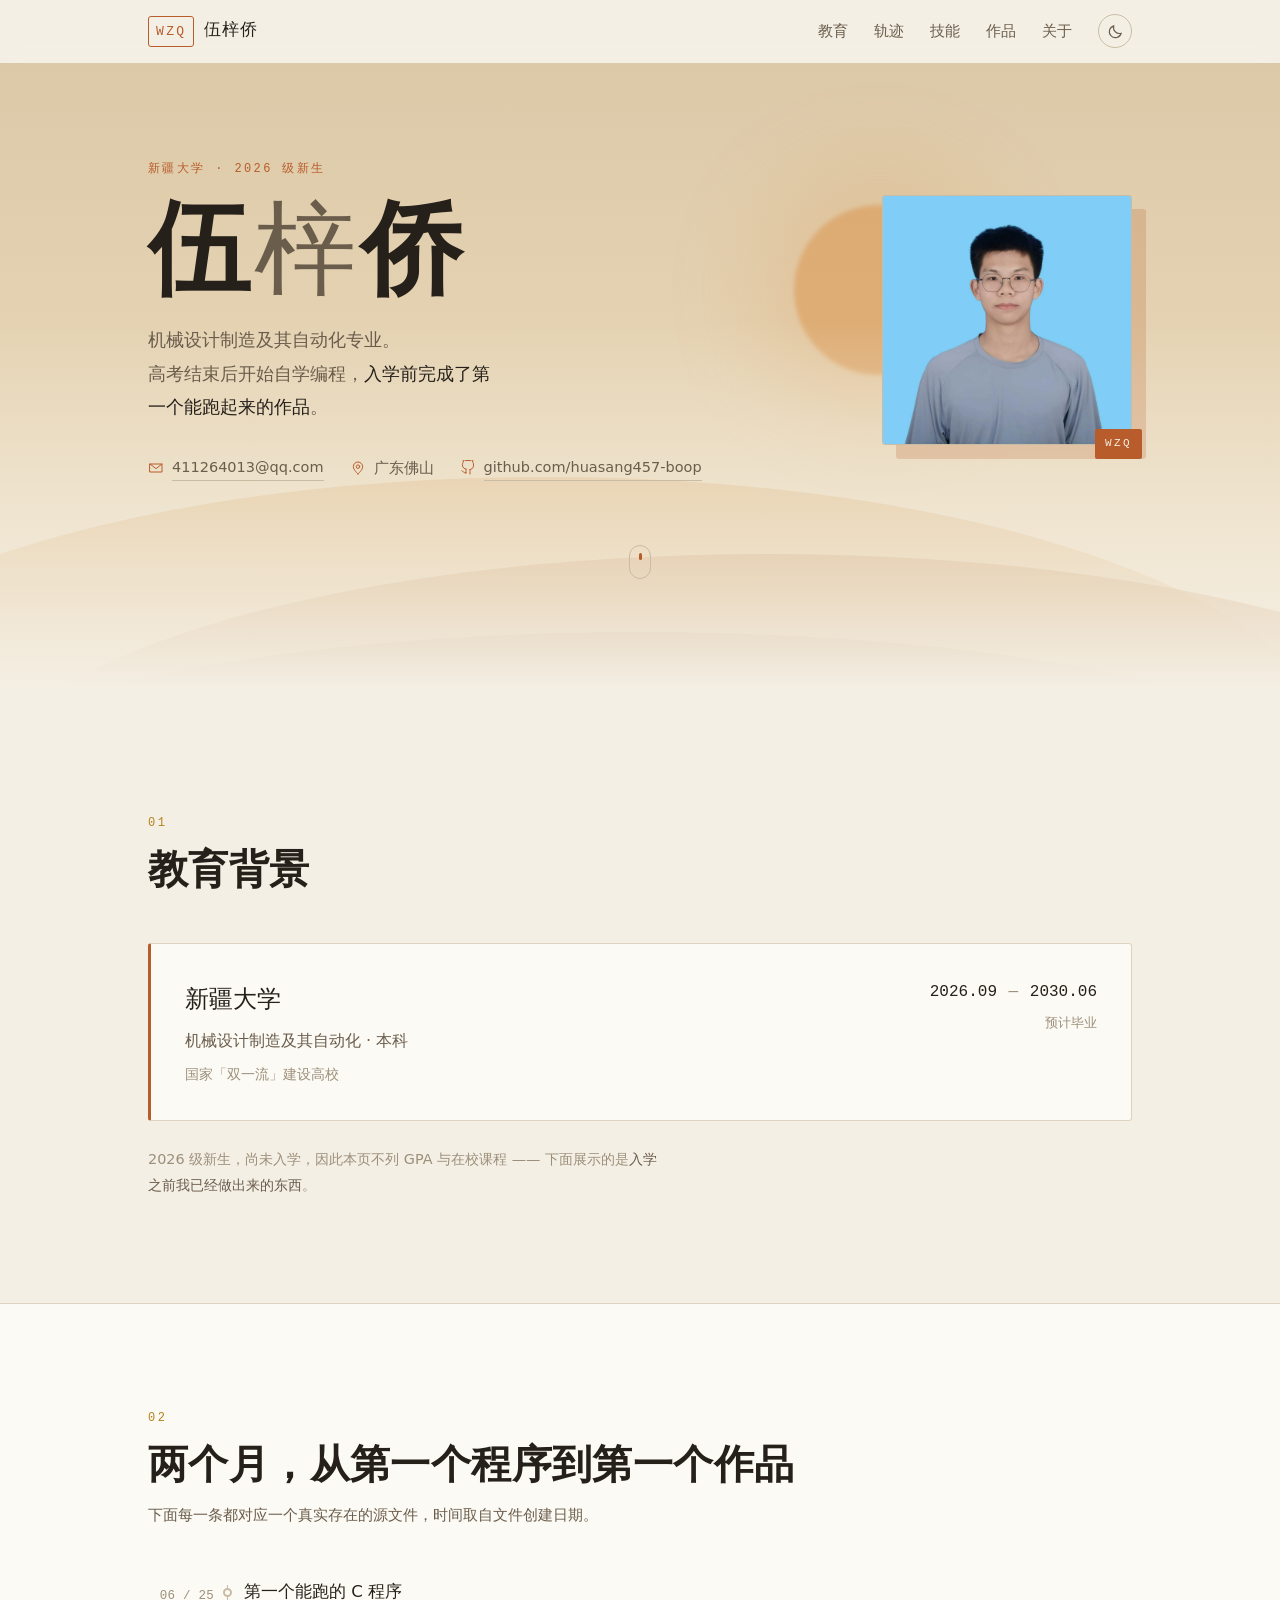
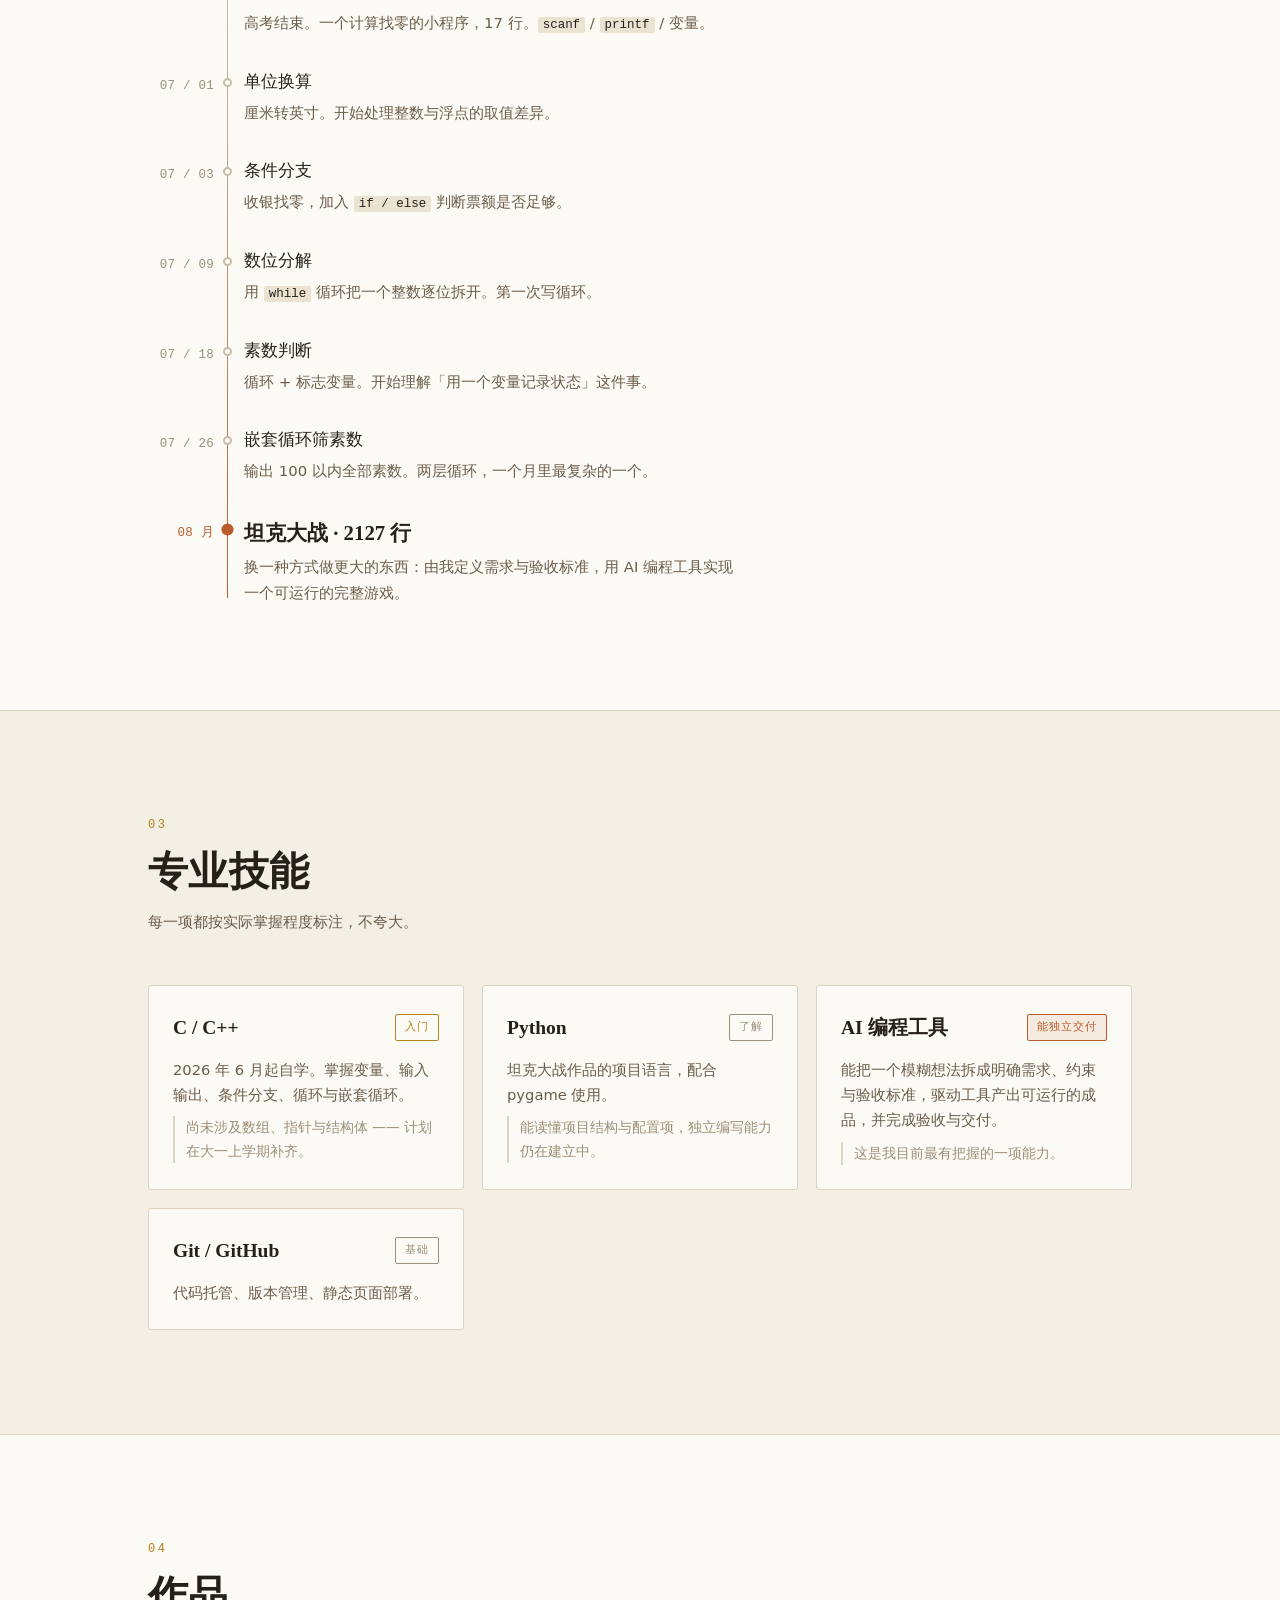
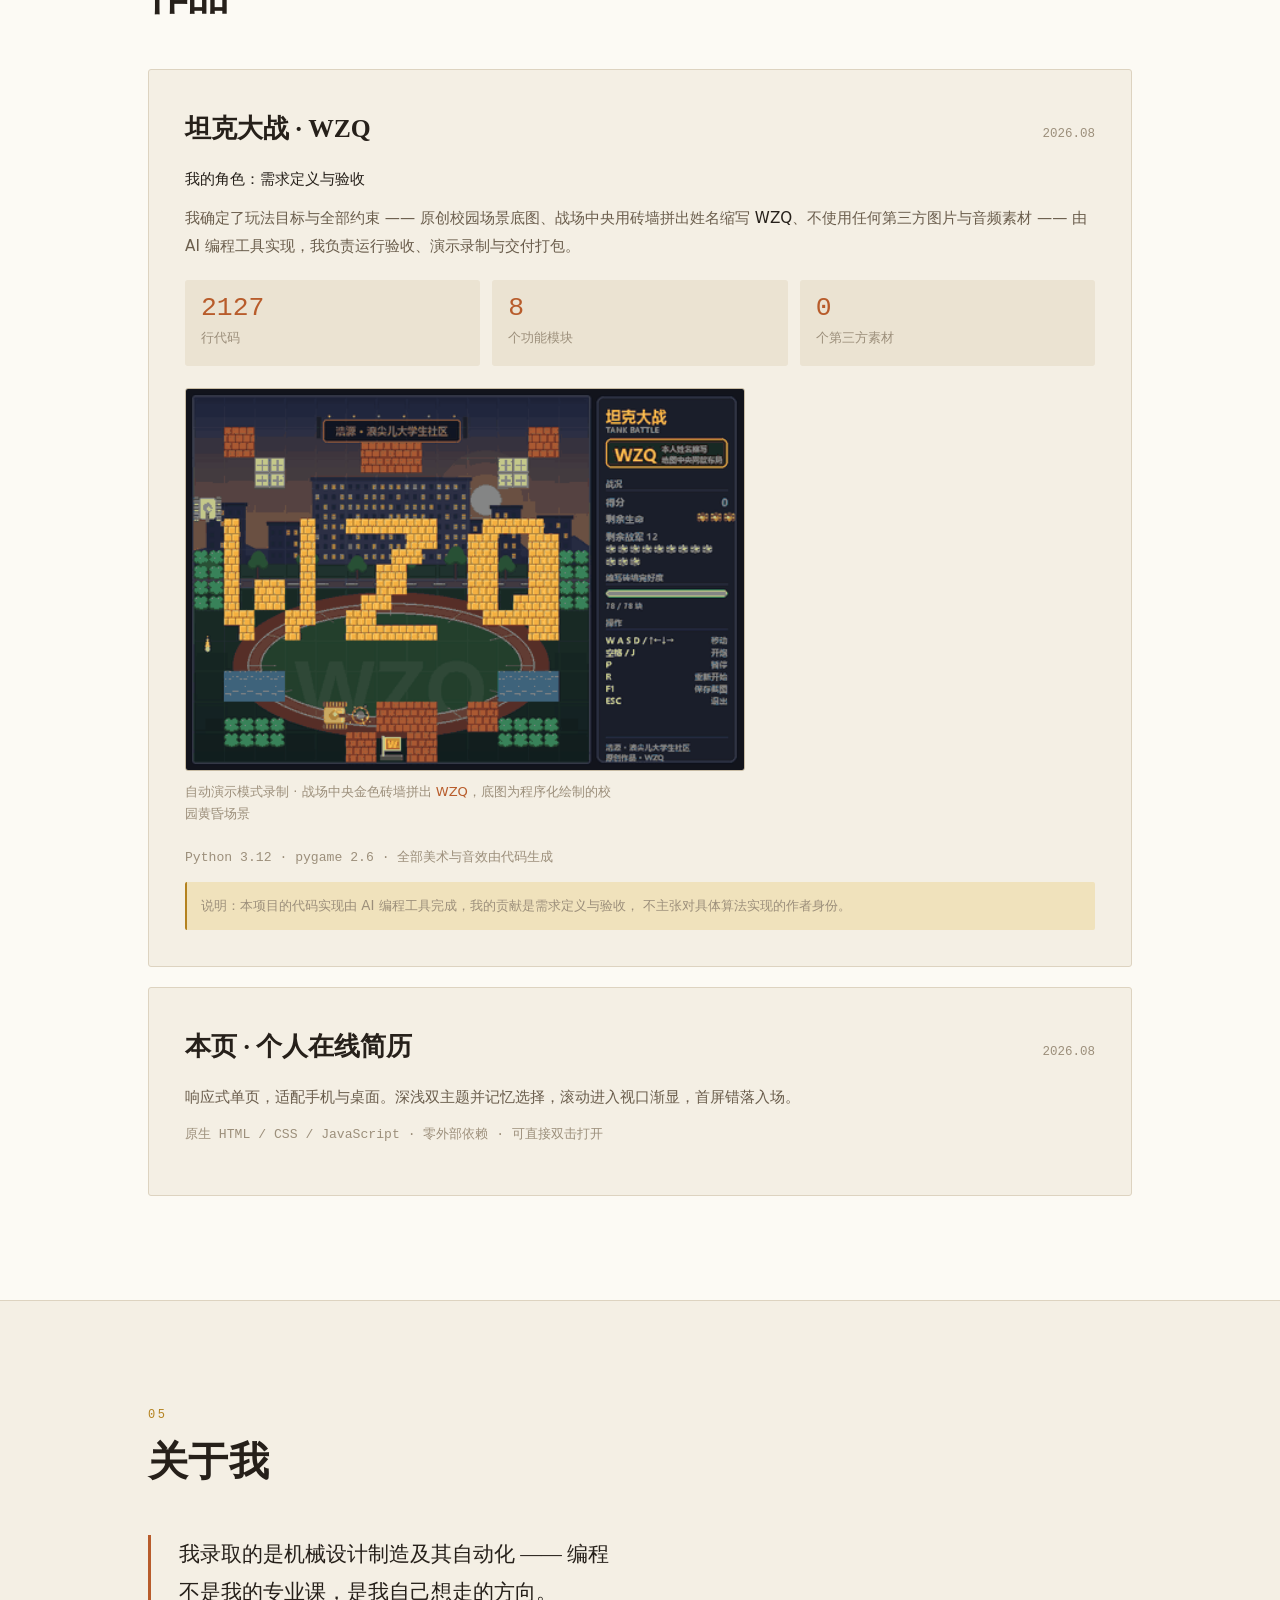
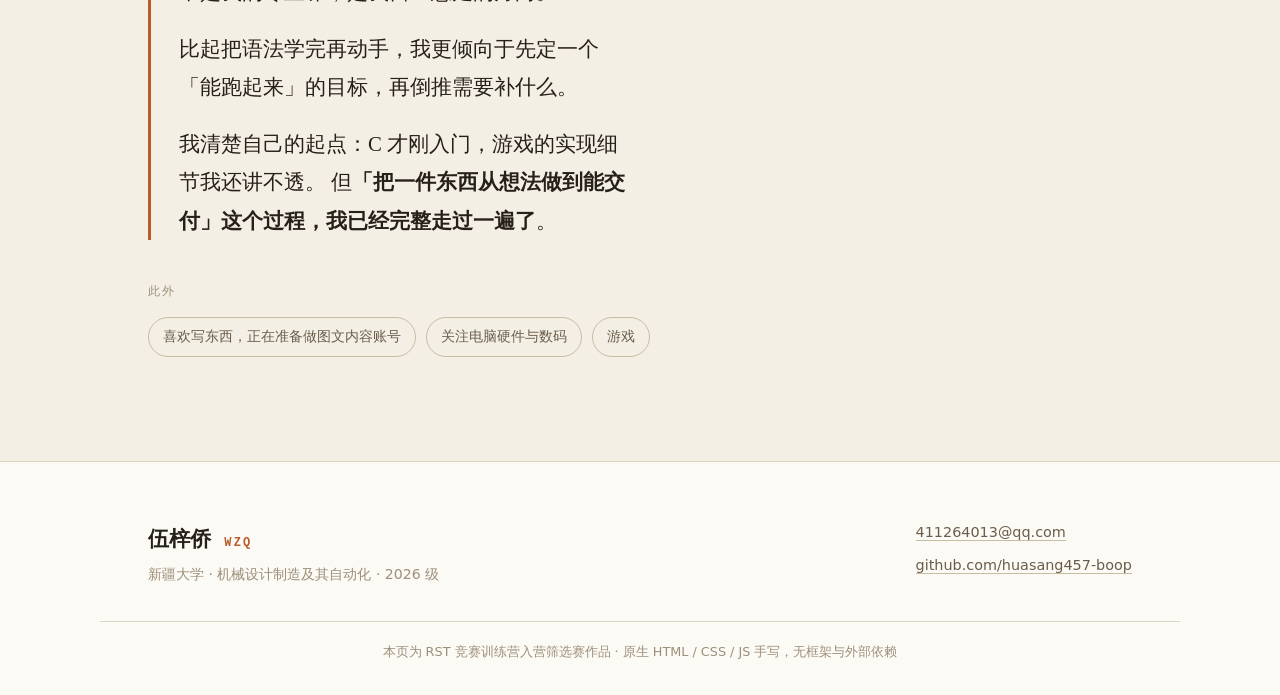
==== resume/index.html @ b99a8194 "RST 竞赛训练营入营筛选赛作品 必做题：个人在线简历（resume/） - 原生 HTML/CSS/JS，零外部依赖，双击即可打开 - 375/768/1280 三档响应式实测通过 - 深浅主题切换" ====
<!DOCTYPE html>
<html lang="zh-CN">
<head>
<meta charset="UTF-8">
<meta name="viewport" content="width=device-width, initial-scale=1.0">
<title>伍梓侨 · 个人简历</title>
<meta name="description" content="伍梓侨 —— 新疆大学 2026 级机械设计制造及其自动化专业新生。">
<meta name="author" content="伍梓侨">
<link rel="stylesheet" href="style.css">
<!-- 内联 SVG 图标，无外部图标库依赖；favicon 用 data URI，避免额外请求 -->
<link rel="icon" href="data:image/svg+xml,<svg xmlns='http://www.w3.org/2000/svg' viewBox='0 0 32 32'><text y='26' font-size='24'>🏜️</text></svg>">
</head>
<body>

<!-- ══════════ 顶部导航 ══════════
     桌面端为横向导航条；≤768px 折叠为汉堡菜单（见 script.js） -->
<header class="site-header" id="siteHeader">
  <div class="nav-inner">
    <a class="brand" href="#top" aria-label="返回顶部">
      <span class="brand-mark">WZQ</span>
      <span class="brand-name">伍梓侨</span>
    </a>

    <!-- 汉堡按钮：仅移动端可见 -->
    <button class="nav-toggle" id="navToggle" aria-label="展开导航菜单" aria-expanded="false" aria-controls="navMenu">
      <span class="bar"></span><span class="bar"></span><span class="bar"></span>
    </button>

    <nav class="nav-menu" id="navMenu" aria-label="主导航">
      <a href="#education">教育</a>
      <a href="#journey">轨迹</a>
      <a href="#skills">技能</a>
      <a href="#projects">作品</a>
      <a href="#about">关于</a>
      <!-- 主题切换：状态写入 localStorage，见 script.js -->
      <button class="theme-toggle" id="themeToggle" aria-label="切换深色 / 浅色主题">
        <svg class="icon-sun" viewBox="0 0 24 24" aria-hidden="true">
          <circle cx="12" cy="12" r="4.2"/>
          <g stroke-linecap="round">
            <line x1="12" y1="2.5" x2="12" y2="5"/><line x1="12" y1="19" x2="12" y2="21.5"/>
            <line x1="2.5" y1="12" x2="5" y2="12"/><line x1="19" y1="12" x2="21.5" y2="12"/>
            <line x1="5.2" y1="5.2" x2="7" y2="7"/><line x1="17" y1="17" x2="18.8" y2="18.8"/>
            <line x1="18.8" y1="5.2" x2="17" y2="7"/><line x1="7" y1="17" x2="5.2" y2="18.8"/>
          </g>
        </svg>
        <svg class="icon-moon" viewBox="0 0 24 24" aria-hidden="true">
          <path d="M20 14.5A8.5 8.5 0 0 1 9.5 4a8.5 8.5 0 1 0 10.5 10.5z"/>
        </svg>
      </button>
    </nav>
  </div>
</header>

<main id="top">

<!-- ══════════ 首屏 ══════════
     背景为纯 CSS 绘制的戈壁地平线，无图片素材 -->
<section class="hero">
  <div class="dunes" aria-hidden="true">
    <div class="sun"></div>
    <div class="dune dune-3"></div>
    <div class="dune dune-2"></div>
    <div class="dune dune-1"></div>
  </div>

  <div class="hero-inner">
    <div class="hero-text">
      <p class="eyebrow reveal" data-delay="0">新疆大学 · 2026 级新生</p>
      <h1 class="reveal" data-delay="1">伍<span class="thin">梓</span>侨</h1>
      <p class="tagline reveal" data-delay="2">
        机械设计制造及其自动化专业。<br>
        高考结束后开始自学编程，<strong>入学前完成了第一个能跑起来的作品</strong>。
      </p>

      <ul class="hero-meta reveal" data-delay="3">
        <li>
          <svg viewBox="0 0 24 24" aria-hidden="true"><path d="M3 6h18v12H3z"/><path d="M3 6l9 7 9-7"/></svg>
          <a href="mailto:411264013@qq.com">411264013@qq.com</a>
        </li>
        <li>
          <svg viewBox="0 0 24 24" aria-hidden="true"><path d="M12 21s7-6.2 7-11a7 7 0 1 0-14 0c0 4.8 7 11 7 11z"/><circle cx="12" cy="10" r="2.6"/></svg>
          <span>广东佛山</span>
        </li>
        <li>
          <svg viewBox="0 0 24 24" aria-hidden="true"><path d="M9 19c-4 1.4-4-2.4-6-3m12 5v-3.9a3.4 3.4 0 0 0-.9-2.6c3-.3 6.2-1.5 6.2-6.7A5.2 5.2 0 0 0 19 3.3a4.9 4.9 0 0 0-.1-3.6s-1.1-.3-3.6 1.4a12.3 12.3 0 0 0-6.6 0C6.2-.6 5.1-.3 5.1-.3A4.9 4.9 0 0 0 5 3.3 5.2 5.2 0 0 0 3.6 6.9c0 5.2 3.2 6.4 6.2 6.7a3.4 3.4 0 0 0-.9 2.5V20"/></svg>
          <a href="https://github.com/huasang457-boop" target="_blank" rel="noopener">github.com/huasang457-boop</a>
        </li>
      </ul>

      <!-- 联系方式仅保留邮箱。手机号不写入本页（包括注释），
           因为页面源码在线公开可见，写在注释里同样会被爬虫抓取。 -->
    </div>

    <figure class="hero-photo reveal" data-delay="2">
      <!-- 图片放在本目录内，使 resume/ 可独立部署，不依赖上级目录 -->
      <img src="avatar.jpg" alt="伍梓侨的个人照片" width="1281" height="1280" loading="eager">
      <figcaption class="photo-tag">WZQ</figcaption>
    </figure>
  </div>

  <a class="scroll-cue" href="#education" aria-label="向下滚动">
    <span></span>
  </a>
</section>

<!-- ══════════ 教育背景 ══════════ -->
<section id="education" class="section">
  <div class="wrap">
    <header class="section-head reveal">
      <span class="sec-index">01</span>
      <h2>教育背景</h2>
    </header>

    <div class="edu-card reveal">
      <div class="edu-main">
        <h3>新疆大学</h3>
        <p class="edu-major">机械设计制造及其自动化 · 本科</p>
        <p class="edu-note">国家「双一流」建设高校</p>
      </div>
      <div class="edu-side">
        <p class="edu-time">2026.09 <span>—</span> 2030.06</p>
        <p class="edu-status">预计毕业</p>
      </div>
    </div>

    <p class="note reveal">
      2026 级新生，尚未入学，因此本页不列 GPA 与在校课程 ——
      下面展示的是<strong>入学之前我已经做出来的东西</strong>。
    </p>
  </div>
</section>

<!-- ══════════ 自学轨迹（特色区块） ══════════
     这是本页的叙事主体：用真实文件的时间戳还原两个月的自学过程 -->
<section id="journey" class="section section-alt">
  <div class="wrap">
    <header class="section-head reveal">
      <span class="sec-index">02</span>
      <h2>两个月，从第一个程序到第一个作品</h2>
      <p class="section-dek">下面每一条都对应一个真实存在的源文件，时间取自文件创建日期。</p>
    </header>

    <ol class="timeline">
      <li class="reveal">
        <time datetime="2026-06-25">06 / 25</time>
        <div class="tl-body">
          <h4>第一个能跑的 C 程序</h4>
          <p>高考结束。一个计算找零的小程序，17 行。<code>scanf</code> / <code>printf</code> / 变量。</p>
        </div>
      </li>
      <li class="reveal">
        <time datetime="2026-07-01">07 / 01</time>
        <div class="tl-body">
          <h4>单位换算</h4>
          <p>厘米转英寸。开始处理整数与浮点的取值差异。</p>
        </div>
      </li>
      <li class="reveal">
        <time datetime="2026-07-03">07 / 03</time>
        <div class="tl-body">
          <h4>条件分支</h4>
          <p>收银找零，加入 <code>if / else</code> 判断票额是否足够。</p>
        </div>
      </li>
      <li class="reveal">
        <time datetime="2026-07-09">07 / 09</time>
        <div class="tl-body">
          <h4>数位分解</h4>
          <p>用 <code>while</code> 循环把一个整数逐位拆开。第一次写循环。</p>
        </div>
      </li>
      <li class="reveal">
        <time datetime="2026-07-18">07 / 18</time>
        <div class="tl-body">
          <h4>素数判断</h4>
          <p>循环 + 标志变量。开始理解「用一个变量记录状态」这件事。</p>
        </div>
      </li>
      <li class="reveal">
        <time datetime="2026-07-26">07 / 26</time>
        <div class="tl-body">
          <h4>嵌套循环筛素数</h4>
          <p>输出 100 以内全部素数。两层循环，一个月里最复杂的一个。</p>
        </div>
      </li>
      <li class="reveal is-peak">
        <time datetime="2026-08">08 月</time>
        <div class="tl-body">
          <h4>坦克大战 · 2127 行</h4>
          <p>换一种方式做更大的东西：由我定义需求与验收标准，用 AI 编程工具实现一个可运行的完整游戏。</p>
        </div>
      </li>
    </ol>
  </div>
</section>

<!-- ══════════ 专业技能 ══════════ -->
<section id="skills" class="section">
  <div class="wrap">
    <header class="section-head reveal">
      <span class="sec-index">03</span>
      <h2>专业技能</h2>
      <p class="section-dek">每一项都按实际掌握程度标注，不夸大。</p>
    </header>

    <div class="skill-grid">
      <article class="skill reveal">
        <div class="skill-top">
          <h3>C / C++</h3>
          <span class="level level-2">入门</span>
        </div>
        <p>2026 年 6 月起自学。掌握变量、输入输出、条件分支、循环与嵌套循环。</p>
        <p class="skill-honest">尚未涉及数组、指针与结构体 —— 计划在大一上学期补齐。</p>
      </article>

      <article class="skill reveal">
        <div class="skill-top">
          <h3>Python</h3>
          <span class="level level-1">了解</span>
        </div>
        <p>坦克大战作品的项目语言，配合 pygame 使用。</p>
        <p class="skill-honest">能读懂项目结构与配置项，独立编写能力仍在建立中。</p>
      </article>

      <article class="skill reveal">
        <div class="skill-top">
          <h3>AI 编程工具</h3>
          <span class="level level-3">能独立交付</span>
        </div>
        <p>能把一个模糊想法拆成明确需求、约束与验收标准，驱动工具产出可运行的成品，并完成验收与交付。</p>
        <p class="skill-honest">这是我目前最有把握的一项能力。</p>
      </article>

      <article class="skill reveal">
        <div class="skill-top">
          <h3>Git / GitHub</h3>
          <span class="level level-1">基础</span>
        </div>
        <p>代码托管、版本管理、静态页面部署。</p>
      </article>
    </div>
  </div>
</section>

<!-- ══════════ 项目经历 ══════════ -->
<section id="projects" class="section section-alt">
  <div class="wrap">
    <header class="section-head reveal">
      <span class="sec-index">04</span>
      <h2>作品</h2>
    </header>

    <article class="project reveal">
      <div class="project-head">
        <h3>坦克大战 · WZQ</h3>
        <span class="project-time">2026.08</span>
      </div>
      <p class="project-role"><strong>我的角色：</strong>需求定义与验收</p>
      <p>
        我确定了玩法目标与全部约束 —— 原创校园场景底图、战场中央用砖墙拼出姓名缩写
        <strong>WZQ</strong>、不使用任何第三方图片与音频素材 ——
        由 AI 编程工具实现，我负责运行验收、演示录制与交付打包。
      </p>
      <ul class="project-facts">
        <li><b>2127</b><span>行代码</span></li>
        <li><b>8</b><span>个功能模块</span></li>
        <li><b>0</b><span>个第三方素材</span></li>
      </ul>
      <!-- 演示动画：由游戏自带的 --demo 自动演示模式录制，非手动剪辑
           lazy 加载，不拖慢首屏 -->
      <figure class="project-demo">
        <img src="tank-demo.gif" alt="坦克大战演示动画：战场中央的金色砖墙拼出 WZQ 字样，背景为校园黄昏场景"
             width="457" height="312" loading="lazy" decoding="async">
        <figcaption>
          自动演示模式录制 · 战场中央金色砖墙拼出 <strong>WZQ</strong>，底图为程序化绘制的校园黄昏场景
        </figcaption>
      </figure>

      <p class="project-stack">Python 3.12 · pygame 2.6 · 全部美术与音效由代码生成</p>
      <p class="project-honest">
        说明：本项目的代码实现由 AI 编程工具完成，我的贡献是需求定义与验收，
        不主张对具体算法实现的作者身份。
      </p>
    </article>

    <article class="project reveal">
      <div class="project-head">
        <h3>本页 · 个人在线简历</h3>
        <span class="project-time">2026.08</span>
      </div>
      <p>
        响应式单页，适配手机与桌面。深浅双主题并记忆选择，滚动进入视口渐显，首屏错落入场。
      </p>
      <p class="project-stack">原生 HTML / CSS / JavaScript · 零外部依赖 · 可直接双击打开</p>
    </article>
  </div>
</section>

<!-- ══════════ 关于我 ══════════ -->
<section id="about" class="section">
  <div class="wrap">
    <header class="section-head reveal">
      <span class="sec-index">05</span>
      <h2>关于我</h2>
    </header>

    <blockquote class="statement reveal">
      <p>
        我录取的是机械设计制造及其自动化 —— 编程不是我的专业课，是我自己想走的方向。
      </p>
      <p>
        比起把语法学完再动手，我更倾向于先定一个「能跑起来」的目标，再倒推需要补什么。
      </p>
      <p>
        我清楚自己的起点：C 才刚入门，游戏的实现细节我还讲不透。
        但<strong>「把一件东西从想法做到能交付」这个过程，我已经完整走过一遍了</strong>。
      </p>
    </blockquote>

    <div class="interests reveal">
      <h3>此外</h3>
      <ul>
        <li>喜欢写东西，正在准备做图文内容账号</li>
        <li>关注电脑硬件与数码</li>
        <li>游戏</li>
      </ul>
    </div>
  </div>
</section>

</main>

<!-- ══════════ 页脚 ══════════ -->
<footer class="site-footer">
  <div class="wrap footer-inner">
    <div>
      <p class="footer-name">伍梓侨 <span>WZQ</span></p>
      <p class="footer-sub">新疆大学 · 机械设计制造及其自动化 · 2026 级</p>
    </div>
    <ul class="footer-links">
      <li><a href="mailto:411264013@qq.com">411264013@qq.com</a></li>
      <li><a href="https://github.com/huasang457-boop" target="_blank" rel="noopener">github.com/huasang457-boop</a></li>
    </ul>
  </div>
  <p class="colophon">
    本页为 RST 竞赛训练营入营筛选赛作品 · 原生 HTML / CSS / JS 手写，无框架与外部依赖
  </p>
</footer>

<script src="script.js"></script>
</body>
</html>
---- resume/style.css ----
/* ============================================================
   伍梓侨 · 个人简历  样式表
   ------------------------------------------------------------
   设计方向：西北 / 新疆地域色
     浅色主题 = 戈壁米白 + 沙岩赭 + 胡杨金
     深色主题 = 夜空靛蓝 + 沙岩赭 + 胡杨金
   约束：零外部依赖（不引入字体 CDN / 图标库 / CSS 框架），
         保证评委双击 index.html 即可正常显示。
   ============================================================ */

/* ---------- 1. 设计令牌（浅色为默认） ---------- */
:root {
  /* 底色与层次 */
  --bg:         #F4EFE4;   /* 戈壁米白 */
  --surface:    #FCFAF4;
  --surface-2:  #EBE3D2;
  /* 文字 */
  --ink:        #26201A;
  --ink-2:      #6A5D4C;
  --ink-3:      #9C8F7B;
  /* 分隔线 */
  --rule:       #DDD3C0;
  --rule-2:     #C8BCA4;
  /* 主色与强调色 */
  --sand:       #B85C2B;   /* 沙岩赭：主色 */
  --gold:       #B4821F;   /* 胡杨金：强调色（浅底上压暗以保证对比度） */
  --gold-soft:  #F0E2BC;
  --indigo:     #1E3A5F;   /* 夜空靛蓝 */
  /* 首屏天空 */
  --sky-top:    #DCC9A8;
  --sky-bot:    #F0DFC0;
  --sun:        #D98A3C;
  --dune-1:     #B0763E;
  --dune-2:     #C89154;
  --dune-3:     #DCB176;

  /* 字体栈：全部使用系统已装字体，无网络请求 */
  --serif: "Noto Serif SC", "Source Han Serif SC", "Songti SC", STSong, SimSun, Georgia, serif;
  --sans:  "PingFang SC", "Microsoft YaHei", "Hiragino Sans GB", "Noto Sans SC", system-ui, sans-serif;
  --mono:  "JetBrains Mono", "Cascadia Mono", Consolas, "Courier New", monospace;

  /* 版心与节奏 */
  --wrap: 1080px;
  --pad:  clamp(20px, 5vw, 48px);
}

/* 深色主题：跟随系统 */
@media (prefers-color-scheme: dark) {
  :root:not([data-theme="light"]) {
    --bg:        #10161F;   /* 夜空靛蓝 */
    --surface:   #18202B;
    --surface-2: #202A37;
    --ink:       #EDE5D6;
    --ink-2:     #A79C8A;
    --ink-3:     #6D6656;
    --rule:      #28323F;
    --rule-2:    #3A4756;
    --sand:      #E0793F;
    --gold:      #E5B75C;
    --gold-soft: #33291339;
    --indigo:    #7FA8D4;
    --sky-top:   #0C1220;
    --sky-bot:   #1D2436;
    --sun:       #C9702F;
    --dune-1:    #1A212E;
    --dune-2:    #232C3B;
    --dune-3:    #2C3647;
  }
}
/* 深色主题：用户手动切换（优先级高于系统） */
:root[data-theme="dark"] {
  --bg:        #10161F;
  --surface:   #18202B;
  --surface-2: #202A37;
  --ink:       #EDE5D6;
  --ink-2:     #A79C8A;
  --ink-3:     #6D6656;
  --rule:      #28323F;
  --rule-2:    #3A4756;
  --sand:      #E0793F;
  --gold:      #E5B75C;
  --gold-soft: #33291339;
  --indigo:    #7FA8D4;
  --sky-top:   #0C1220;
  --sky-bot:   #1D2436;
  --sun:       #C9702F;
  --dune-1:    #1A212E;
  --dune-2:    #232C3B;
  --dune-3:    #2C3647;
}

/* ---------- 2. 基础重置 ---------- */
*, *::before, *::after { box-sizing: border-box; }
html { scroll-behavior: smooth; -webkit-text-size-adjust: 100%; }
body {
  margin: 0;
  background: var(--bg);
  color: var(--ink);
  font-family: var(--sans);
  font-size: 16px;
  line-height: 1.8;
  -webkit-font-smoothing: antialiased;
  overflow-x: hidden;               /* 兜底：任何情况下不出现横向滚动条 */
}
img { max-width: 100%; height: auto; display: block; }
a { color: inherit; text-decoration: none; }
ul, ol { list-style: none; margin: 0; padding: 0; }
h1, h2, h3, h4 { margin: 0; font-weight: 400; text-wrap: balance; }
p { margin: 0; }
:focus-visible { outline: 2px solid var(--sand); outline-offset: 3px; border-radius: 2px; }

.wrap { max-width: var(--wrap); margin: 0 auto; padding: 0 var(--pad); }

/* ---------- 3. 顶部导航 ---------- */
.site-header {
  position: sticky; top: 0; z-index: 50;
  background: color-mix(in srgb, var(--bg) 88%, transparent);
  backdrop-filter: blur(10px);
  border-bottom: 1px solid transparent;
  transition: border-color .3s, background .3s;
}
.site-header.is-scrolled { border-bottom-color: var(--rule); }
.nav-inner {
  max-width: var(--wrap); margin: 0 auto; padding: 14px var(--pad);
  display: flex; align-items: center; justify-content: space-between; gap: 16px;
}
.brand { display: flex; align-items: baseline; gap: 10px; }
.brand-mark {
  font-family: var(--mono); font-size: 13px; font-weight: 500;
  letter-spacing: .18em; color: var(--sand);
  border: 1px solid var(--sand); padding: 3px 7px; border-radius: 3px;
}
.brand-name { font-family: var(--serif); font-size: 17px; letter-spacing: .04em; }

.nav-menu { display: flex; align-items: center; gap: 26px; }
.nav-menu a { font-size: 14.5px; color: var(--ink-2); transition: color .2s; position: relative; }
.nav-menu a::after {
  content: ""; position: absolute; left: 0; right: 100%; bottom: -4px;
  height: 1px; background: var(--sand); transition: right .25s;
}
.nav-menu a:hover { color: var(--ink); }
.nav-menu a:hover::after { right: 0; }

.theme-toggle {
  background: none; border: 1px solid var(--rule-2); border-radius: 50%;
  width: 34px; height: 34px; padding: 0; cursor: pointer; color: var(--ink-2);
  display: grid; place-items: center; transition: border-color .2s, color .2s;
}
.theme-toggle:hover { border-color: var(--sand); color: var(--sand); }
.theme-toggle svg { width: 17px; height: 17px; fill: none; stroke: currentColor; stroke-width: 1.6; }
/* 浅色主题显示月亮（点击切到深色），深色主题显示太阳 */
.icon-moon { display: block; }
.icon-sun  { display: none; }
@media (prefers-color-scheme: dark) {
  :root:not([data-theme="light"]) .icon-moon { display: none; }
  :root:not([data-theme="light"]) .icon-sun  { display: block; }
}
:root[data-theme="dark"] .icon-moon { display: none; }
:root[data-theme="dark"] .icon-sun  { display: block; }

/* 汉堡按钮：默认隐藏，≤768px 显示 */
.nav-toggle {
  display: none; background: none; border: 0; cursor: pointer;
  width: 38px; height: 34px; padding: 7px 6px; flex-direction: column; justify-content: space-between;
}
.nav-toggle .bar {
  display: block; height: 2px; width: 100%; background: var(--ink);
  border-radius: 2px; transition: transform .3s, opacity .2s;
}

/* ---------- 4. 首屏 ---------- */
.hero { position: relative; overflow: hidden; padding: clamp(48px, 9vw, 96px) 0 clamp(70px, 11vw, 130px); }

/* 纯 CSS 戈壁地平线，无任何图片素材 */
.dunes { position: absolute; inset: 0; z-index: 0; background: linear-gradient(to bottom, var(--sky-top), var(--sky-bot)); }
.dunes .sun {
  position: absolute; left: 62%; top: 22%; width: clamp(90px, 14vw, 170px); aspect-ratio: 1;
  border-radius: 50%; background: var(--sun); opacity: .5;
  filter: blur(2px); box-shadow: 0 0 90px 40px color-mix(in srgb, var(--sun) 34%, transparent);
}
.dunes .dune { position: absolute; left: -12%; right: -12%; border-radius: 50% 50% 0 0 / 100% 100% 0 0; }
.dunes .dune-3 { bottom: -8%;  height: 44%; background: var(--dune-3); opacity: .55; transform: translateX(-6%); }
.dunes .dune-2 { bottom: -14%; height: 38%; background: var(--dune-2); opacity: .65; transform: translateX(8%); }
.dunes .dune-1 { bottom: -20%; height: 32%; background: var(--dune-1); opacity: .75; }
/* 底部压暗，保证文字可读性 */
.hero::after {
  content: ""; position: absolute; inset: 0; z-index: 1; pointer-events: none;
  background: linear-gradient(to bottom, transparent 40%, var(--bg) 97%);
}

.hero-inner {
  position: relative; z-index: 2;
  max-width: var(--wrap); margin: 0 auto; padding: 0 var(--pad);
  display: grid; grid-template-columns: 1fr auto; gap: clamp(28px, 5vw, 64px); align-items: center;
}
.eyebrow {
  font-family: var(--mono); font-size: 12px; letter-spacing: .2em; text-transform: uppercase;
  color: var(--sand); margin-bottom: 18px;
}
.hero h1 {
  font-family: var(--serif); font-weight: 900;
  font-size: clamp(3.2rem, 12vw, 6.4rem); line-height: 1; letter-spacing: .04em;
  margin-bottom: 22px;
}
.hero h1 .thin { font-weight: 200; color: var(--ink-2); }   /* 极端字重对比 */
.tagline { font-size: clamp(1rem, 2.2vw, 1.14rem); color: var(--ink-2); max-width: 30ch; line-height: 1.85; }
.tagline strong { color: var(--ink); font-weight: 500; }

.hero-meta { display: flex; flex-wrap: wrap; gap: 10px 26px; margin-top: 30px; }
.hero-meta li { display: flex; align-items: center; gap: 8px; font-size: 14.5px; color: var(--ink-2); }
.hero-meta svg { width: 16px; height: 16px; flex: none; fill: none; stroke: var(--sand); stroke-width: 1.5; stroke-linecap: round; stroke-linejoin: round; }
.hero-meta a { border-bottom: 1px solid var(--rule-2); transition: border-color .2s, color .2s; }
.hero-meta a:hover { color: var(--sand); border-bottom-color: var(--sand); }

.hero-photo { position: relative; margin: 0; width: clamp(150px, 26vw, 250px); flex: none; }
.hero-photo img {
  width: 100%; aspect-ratio: 1; object-fit: cover; border-radius: 3px;
  border: 1px solid var(--rule-2);
  box-shadow: 14px 14px 0 color-mix(in srgb, var(--sand) 22%, transparent);
}
.photo-tag {
  position: absolute; right: -10px; bottom: -14px;
  font-family: var(--mono); font-size: 11px; letter-spacing: .22em; font-weight: 500;
  color: var(--bg); background: var(--sand); padding: 5px 10px; border-radius: 2px;
}

.scroll-cue { position: relative; z-index: 2; display: block; width: 22px; height: 34px; margin: clamp(36px, 6vw, 64px) auto 0; border: 1px solid var(--rule-2); border-radius: 12px; }
.scroll-cue span { display: block; width: 3px; height: 7px; border-radius: 2px; background: var(--sand); margin: 7px auto 0; animation: cue 1.9s ease-in-out infinite; }
@keyframes cue { 0%, 100% { transform: translateY(0); opacity: 1; } 55% { transform: translateY(11px); opacity: .2; } }

/* ---------- 5. 通用区块 ---------- */
.section { padding: clamp(58px, 9vw, 104px) 0; }
.section-alt { background: var(--surface); border-block: 1px solid var(--rule); }
.section-head { margin-bottom: clamp(30px, 5vw, 48px); }
.sec-index {
  display: block; font-family: var(--mono); font-size: 12px; letter-spacing: .22em;
  color: var(--gold); margin-bottom: 10px;
}
.section-head h2 {
  font-family: var(--serif); font-weight: 900;
  font-size: clamp(1.7rem, 4.4vw, 2.5rem); line-height: 1.25; letter-spacing: .01em;
}
.section-dek { margin-top: 12px; color: var(--ink-2); font-size: .96rem; max-width: 54ch; }
.note { margin-top: 26px; color: var(--ink-3); font-size: .9rem; max-width: 56ch; line-height: 1.8; }
.note strong { color: var(--ink-2); font-weight: 500; }

/* ---------- 6. 教育背景 ---------- */
.edu-card {
  display: flex; flex-wrap: wrap; justify-content: space-between; gap: 20px;
  padding: clamp(22px, 3.6vw, 34px);
  background: var(--surface); border: 1px solid var(--rule);
  border-left: 3px solid var(--sand); border-radius: 3px;
}
.section-alt .edu-card { background: var(--bg); }
.edu-main h3 { font-family: var(--serif); font-size: 1.5rem; font-weight: 500; margin-bottom: 6px; }
.edu-major { color: var(--ink-2); font-size: 1rem; }
.edu-note { color: var(--ink-3); font-size: .85rem; margin-top: 6px; }
.edu-side { text-align: right; }
.edu-time { font-family: var(--mono); font-size: 1rem; color: var(--ink); font-variant-numeric: tabular-nums; }
.edu-time span { color: var(--ink-3); margin: 0 2px; }
.edu-status { font-size: .82rem; color: var(--ink-3); margin-top: 4px; }

/* ---------- 7. 自学轨迹时间线 ---------- */
.timeline { position: relative; padding-left: 96px; }
.timeline::before {
  content: ""; position: absolute; left: 79px; top: 8px; bottom: 8px; width: 1px;
  background: linear-gradient(to bottom, var(--rule-2), var(--sand));
}
.timeline li { position: relative; padding-bottom: 30px; }
.timeline li:last-child { padding-bottom: 0; }
.timeline li::before {                       /* 节点圆点 */
  content: ""; position: absolute; left: -21px; top: 11px;
  width: 9px; height: 9px; border-radius: 50%;
  background: var(--bg); border: 2px solid var(--rule-2);
}
.timeline li.is-peak::before { background: var(--sand); border-color: var(--sand); transform: scale(1.35); }
.section-alt .timeline li::before { background: var(--surface); }
.section-alt .timeline li.is-peak::before { background: var(--sand); }
.timeline time {
  position: absolute; left: -96px; top: 8px; width: 66px; text-align: right;
  font-family: var(--mono); font-size: 12.5px; color: var(--ink-3);
  font-variant-numeric: tabular-nums; letter-spacing: .02em;
}
.timeline li.is-peak time { color: var(--sand); font-weight: 500; }
.tl-body h4 { font-size: 1.04rem; font-weight: 500; margin-bottom: 3px; }
.timeline li.is-peak .tl-body h4 { font-family: var(--serif); font-size: 1.3rem; font-weight: 700; }
.tl-body p { color: var(--ink-2); font-size: .93rem; line-height: 1.75; max-width: 52ch; }
.tl-body code {
  font-family: var(--mono); font-size: .84em; background: var(--surface-2);
  padding: 1px 5px; border-radius: 2px; color: var(--ink);
}

/* ---------- 8. 技能 ---------- */
.skill-grid { display: grid; grid-template-columns: repeat(auto-fit, minmax(268px, 1fr)); gap: 18px; }
.skill {
  padding: 24px; background: var(--surface); border: 1px solid var(--rule);
  border-radius: 3px; transition: border-color .25s, transform .25s;
}
.section-alt .skill { background: var(--bg); }
.skill:hover { border-color: var(--sand); transform: translateY(-2px); }
.skill-top { display: flex; align-items: center; justify-content: space-between; gap: 12px; margin-bottom: 12px; }
.skill-top h3 { font-family: var(--serif); font-size: 1.22rem; font-weight: 700; }
.level {
  font-family: var(--mono); font-size: 10.5px; letter-spacing: .1em; white-space: nowrap;
  padding: 3px 9px; border-radius: 2px; border: 1px solid currentColor;
}
.level-1 { color: var(--ink-3); }
.level-2 { color: var(--gold); }
.level-3 { color: var(--sand); background: color-mix(in srgb, var(--sand) 10%, transparent); }
.skill p { font-size: .92rem; color: var(--ink-2); line-height: 1.72; }
.skill-honest { margin-top: 9px !important; font-size: .85rem !important; color: var(--ink-3) !important; padding-left: 11px; border-left: 2px solid var(--rule); }

/* ---------- 9. 项目 ---------- */
.project {
  padding: clamp(24px, 4vw, 36px); background: var(--bg);
  border: 1px solid var(--rule); border-radius: 3px; margin-bottom: 20px;
}
.project:last-child { margin-bottom: 0; }
.project-head { display: flex; flex-wrap: wrap; align-items: baseline; justify-content: space-between; gap: 10px; margin-bottom: 14px; }
.project-head h3 { font-family: var(--serif); font-size: clamp(1.3rem, 3vw, 1.6rem); font-weight: 900; }
.project-time { font-family: var(--mono); font-size: 12.5px; color: var(--ink-3); font-variant-numeric: tabular-nums; }
.project p { font-size: .95rem; color: var(--ink-2); line-height: 1.8; margin-bottom: 12px; }
.project p strong { color: var(--ink); font-weight: 500; }
.project-role { color: var(--ink) !important; }

.project-facts { display: flex; flex-wrap: wrap; gap: 12px; margin: 20px 0; }
.project-facts li {
  flex: 1 1 96px; padding: 14px 16px; background: var(--surface-2); border-radius: 3px;
}
.project-facts b {
  display: block; font-family: var(--mono); font-size: 1.65rem; font-weight: 500;
  color: var(--sand); line-height: 1.1; font-variant-numeric: tabular-nums;
}
.project-facts span { font-size: .8rem; color: var(--ink-3); }

/* 演示动画：等比缩放，不超出卡片宽度 */
.project-demo { margin: 22px 0; }
.project-demo img {
  width: 100%; max-width: 560px; height: auto; border-radius: 3px;
  border: 1px solid var(--rule-2); background: var(--surface-2);
}
.project-demo figcaption {
  margin-top: 10px; font-size: .82rem; color: var(--ink-3); line-height: 1.65; max-width: 52ch;
}
.project-demo figcaption strong { color: var(--sand); font-weight: 500; }

.project-stack { font-family: var(--mono); font-size: .82rem !important; color: var(--ink-3) !important; }
.project-honest {
  font-size: .84rem !important; color: var(--ink-3) !important; margin-bottom: 0 !important;
  padding: 12px 14px; background: var(--gold-soft); border-left: 2px solid var(--gold); border-radius: 2px;
}

/* ---------- 10. 关于 ---------- */
.statement {
  margin: 0; padding-left: clamp(18px, 3vw, 28px); border-left: 3px solid var(--sand);
  font-family: var(--serif); font-weight: 200;
  font-size: clamp(1.06rem, 2.5vw, 1.3rem); line-height: 1.85; color: var(--ink);
  max-width: 46ch;
}
.statement p + p { margin-top: 18px; }
.statement strong { font-weight: 700; }
.interests { margin-top: 42px; }
.interests h3 { font-family: var(--mono); font-size: 11.5px; letter-spacing: .2em; color: var(--ink-3); text-transform: uppercase; margin-bottom: 14px; }
.interests ul { display: flex; flex-wrap: wrap; gap: 10px; }
.interests li {
  font-size: .9rem; color: var(--ink-2);
  padding: 6px 14px; border: 1px solid var(--rule-2); border-radius: 999px;
}

/* ---------- 11. 页脚 ---------- */
.site-footer { border-top: 1px solid var(--rule); padding: clamp(38px, 6vw, 58px) 0 32px; background: var(--surface); }
.footer-inner { display: flex; flex-wrap: wrap; justify-content: space-between; gap: 22px; }
.footer-name { font-family: var(--serif); font-size: 1.32rem; font-weight: 700; }
.footer-name span { font-family: var(--mono); font-size: 12px; letter-spacing: .18em; color: var(--sand); margin-left: 8px; }
.footer-sub { font-size: .88rem; color: var(--ink-3); margin-top: 4px; }
.footer-links { display: flex; flex-direction: column; gap: 7px; font-size: .9rem; }
.footer-links a { color: var(--ink-2); border-bottom: 1px solid var(--rule-2); transition: color .2s, border-color .2s; }
.footer-links a:hover { color: var(--sand); border-bottom-color: var(--sand); }
.colophon {
  max-width: var(--wrap); margin: 34px auto 0; padding: 18px var(--pad) 0;
  border-top: 1px solid var(--rule); font-size: .8rem; color: var(--ink-3); text-align: center;
}

/* ---------- 12. 入场 / 滚动渐显动画 ---------- */
.reveal { opacity: 0; transform: translateY(18px); transition: opacity .7s ease, transform .7s ease; }
.reveal.is-visible { opacity: 1; transform: none; }
/* 首屏错落延迟：一次编排好的入场，胜过一堆零散微交互 */
.reveal[data-delay="1"] { transition-delay: .10s; }
.reveal[data-delay="2"] { transition-delay: .20s; }
.reveal[data-delay="3"] { transition-delay: .30s; }

/* ---------- 13. 响应式 ---------- */
@media (max-width: 900px) {
  .hero-inner { grid-template-columns: 1fr; }
  .hero-photo { order: -1; width: clamp(128px, 34vw, 176px); }
}

@media (max-width: 768px) {
  .nav-toggle { display: flex; }
  .nav-menu {
    position: fixed; inset: 61px 0 auto 0;
    flex-direction: column; align-items: stretch; gap: 0;
    background: var(--bg); border-bottom: 1px solid var(--rule);
    padding: 8px var(--pad) 20px;
    transform: translateY(-120%); transition: transform .32s cubic-bezier(.4, 0, .2, 1);
    max-height: calc(100vh - 61px); overflow-y: auto;
  }
  .nav-menu.is-open { transform: translateY(0); }
  .nav-menu a { padding: 13px 0; border-bottom: 1px solid var(--rule); font-size: 1rem; }
  .nav-menu a::after { display: none; }
  .theme-toggle { margin-top: 18px; align-self: flex-start; }
  /* 汉堡 → 叉 */
  .nav-toggle[aria-expanded="true"] .bar:nth-child(1) { transform: translateY(9px) rotate(45deg); }
  .nav-toggle[aria-expanded="true"] .bar:nth-child(2) { opacity: 0; }
  .nav-toggle[aria-expanded="true"] .bar:nth-child(3) { transform: translateY(-9px) rotate(-45deg); }

  .timeline { padding-left: 26px; }
  .timeline::before { left: 4px; }
  .timeline li::before { left: -26px; }
  .timeline time { position: static; display: block; width: auto; text-align: left; margin-bottom: 4px; }

  .edu-side { text-align: left; }
  .scroll-cue { display: none; }
}

@media (max-width: 480px) {
  body { font-size: 15px; }
  .hero-meta { flex-direction: column; gap: 10px; }
  .project-facts li { flex: 1 1 100%; }
}

/* ---------- 14. 无障碍：尊重"减少动态效果"偏好 ---------- */
@media (prefers-reduced-motion: reduce) {
  html { scroll-behavior: auto; }
  *, *::before, *::after { animation-duration: .01ms !important; animation-iteration-count: 1 !important; transition-duration: .01ms !important; }
  .reveal { opacity: 1; transform: none; }
}

/* ---------- 15. 打印样式：方便评委另存为 PDF ---------- */
@media print {
  .site-header, .scroll-cue, .dunes, .theme-toggle { display: none !important; }
  body { background: #fff; color: #000; font-size: 11pt; }
  .section { padding: 18pt 0; break-inside: avoid; }
  .reveal { opacity: 1 !important; transform: none !important; }
  a { text-decoration: underline; }
}
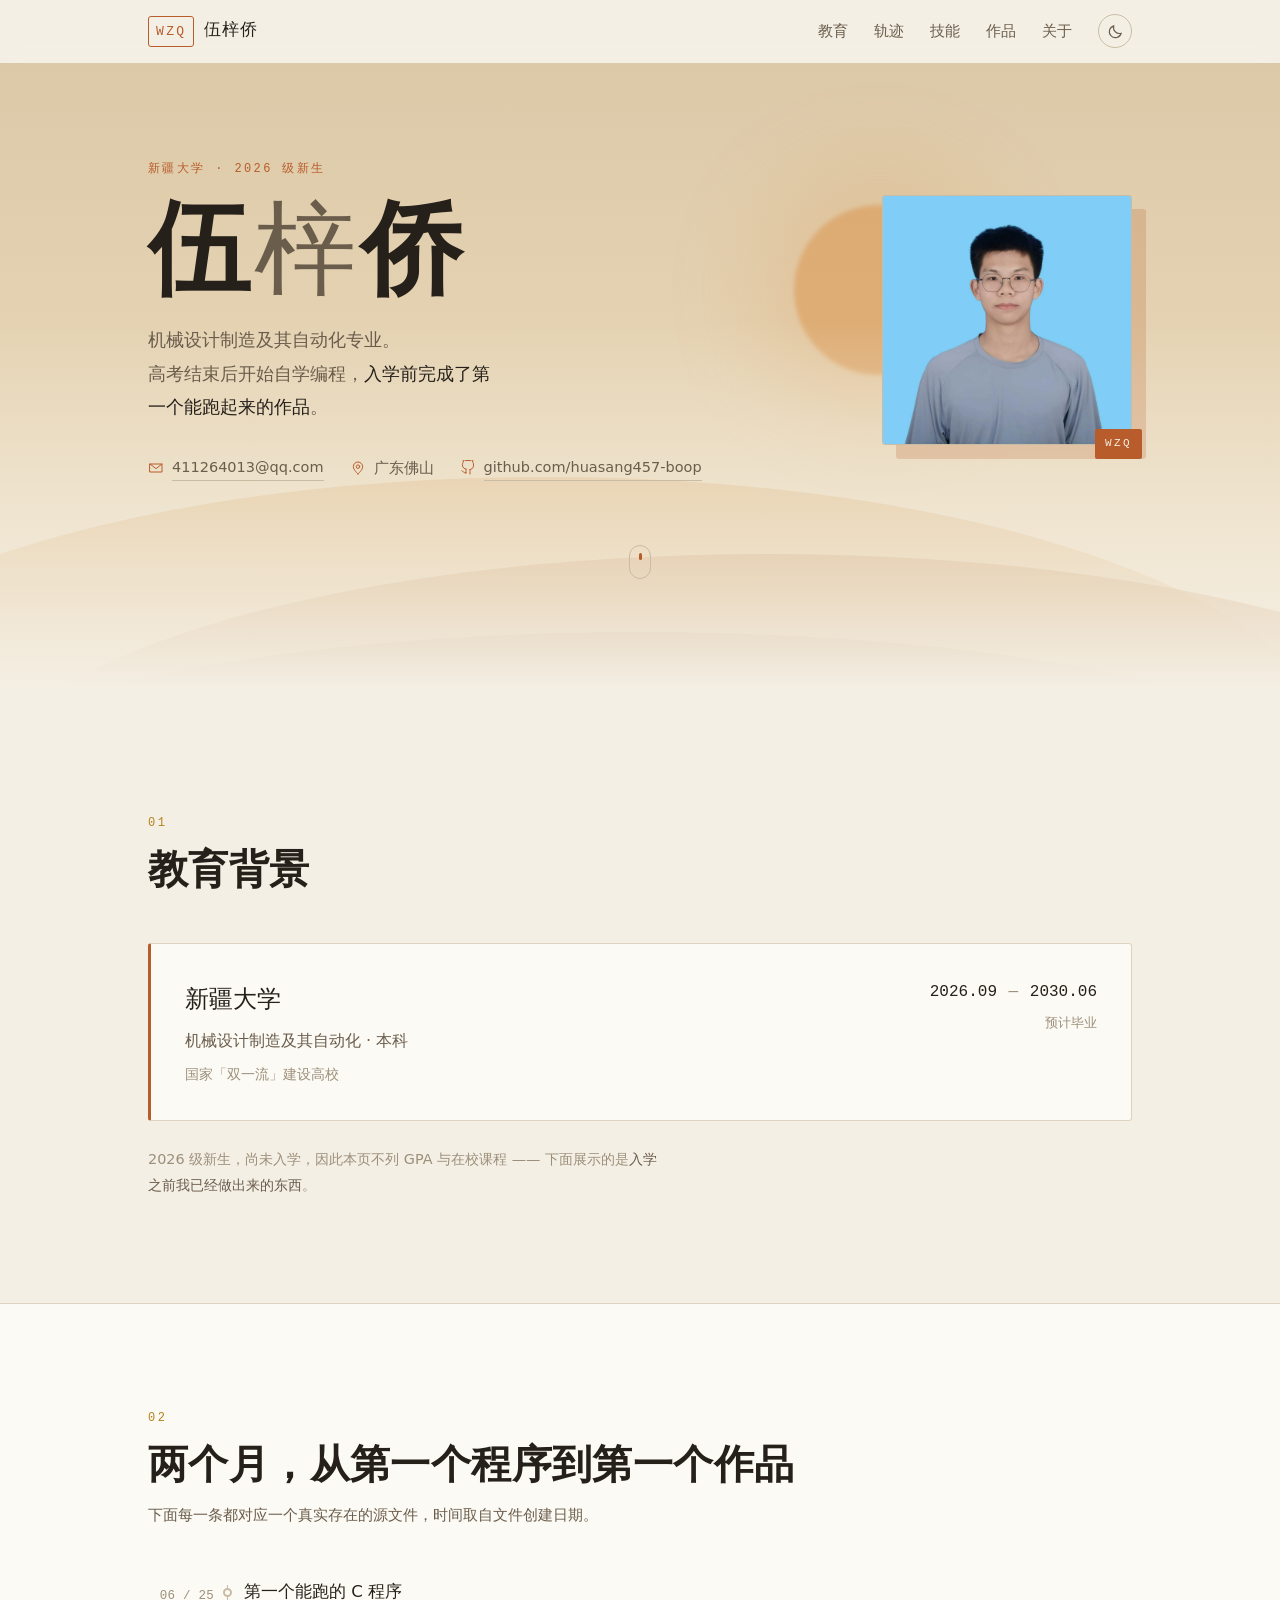
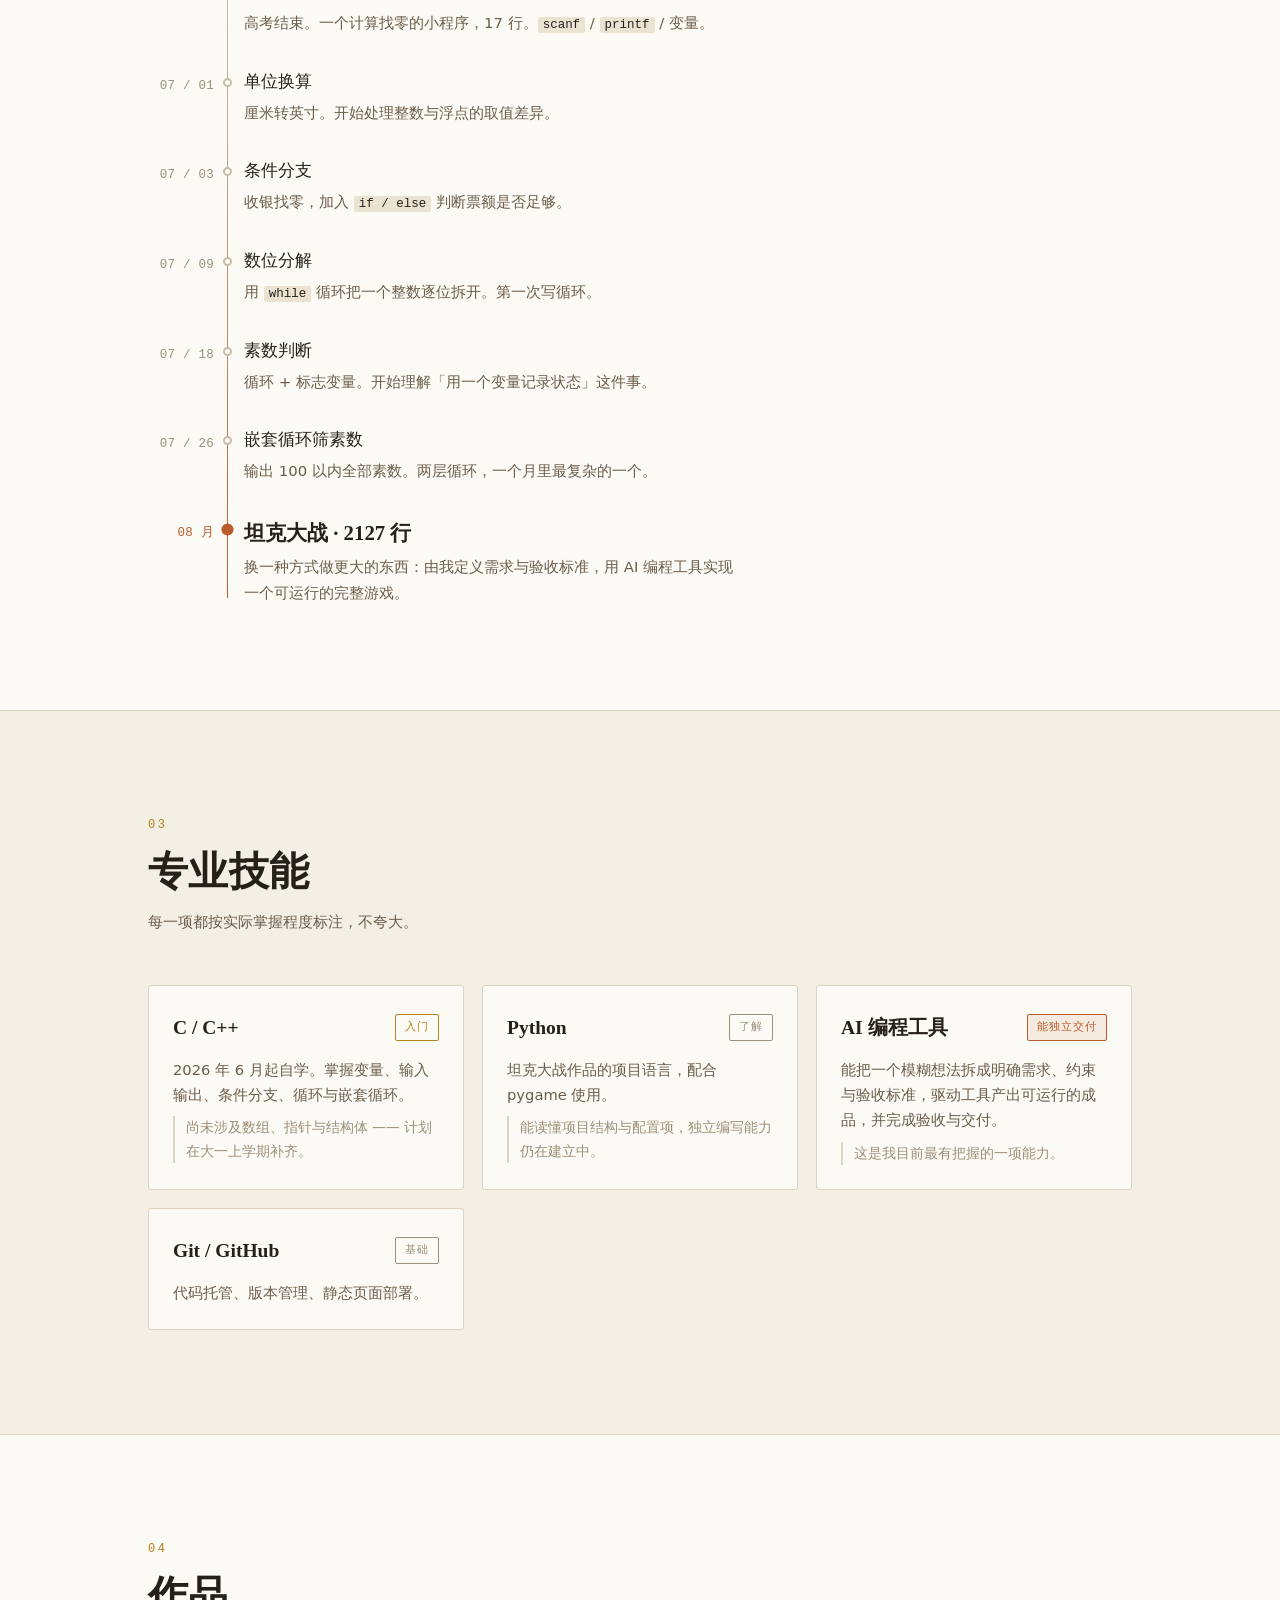
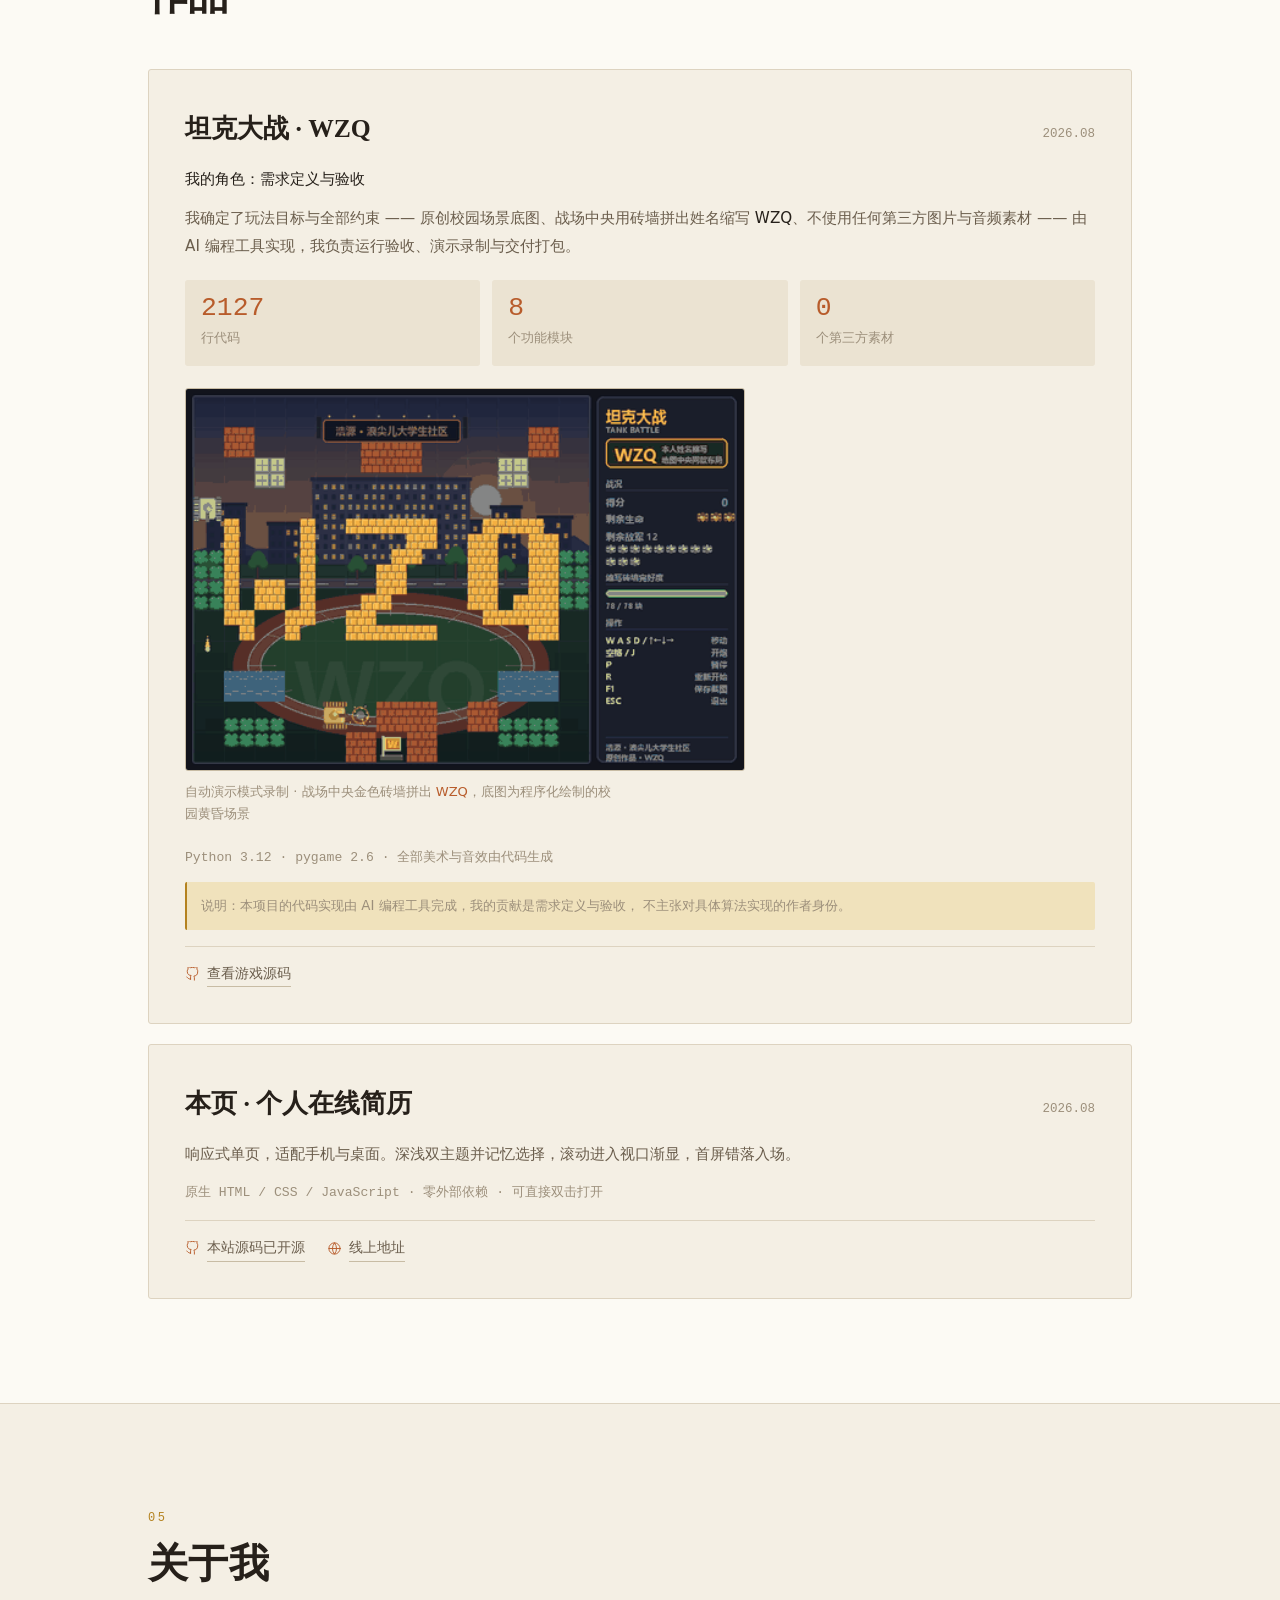
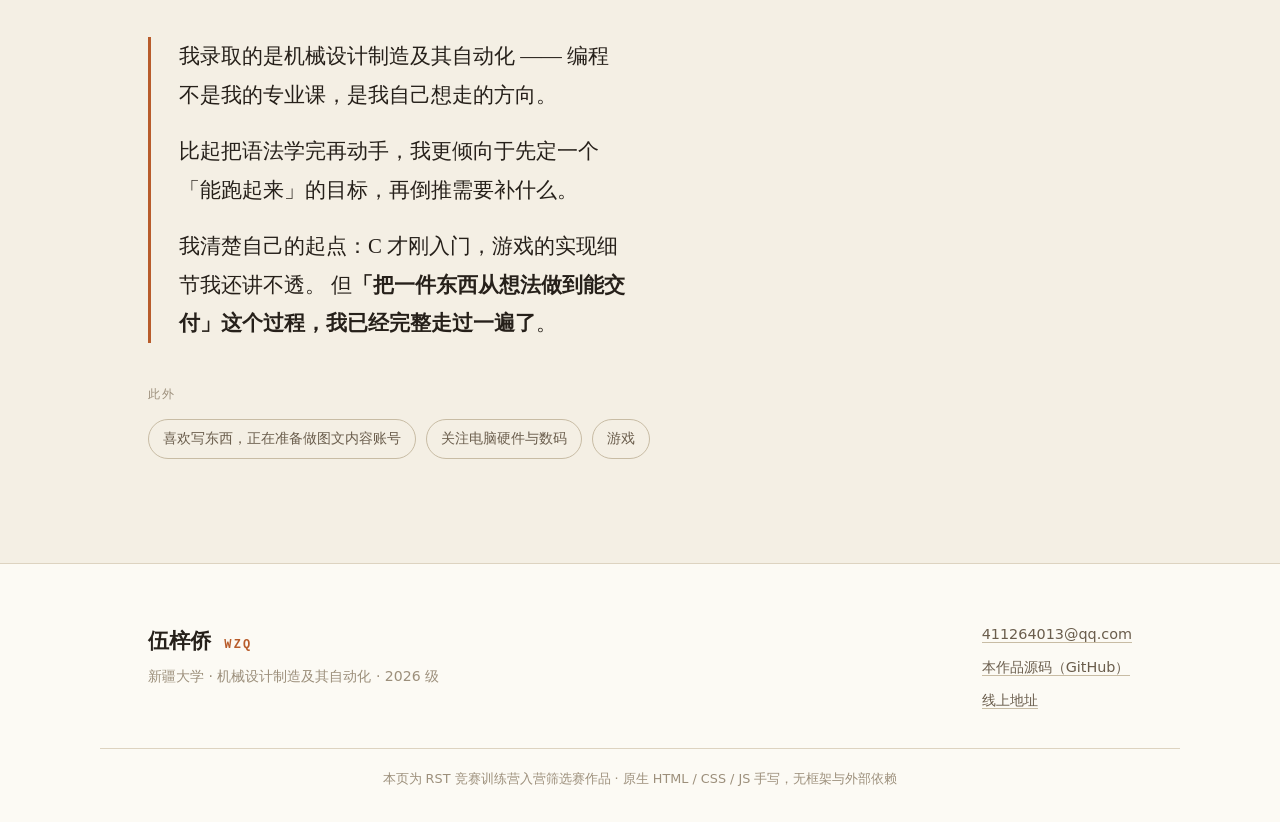
==== commit a4a996c2: "简历页补上开源与线上地址，修正提交文档一致性 对抗式复查发现三处问题： - 评分标准明写「开源分享」为加分项，但页面上没有任何本项目   仓库或线上地址链接，加分点落空。作品卡片与页脚各补上链接。 -" ====
--- a/resume/index.html
+++ b/resume/index.html
@@ -281,6 +281,13 @@
         说明：本项目的代码实现由 AI 编程工具完成，我的贡献是需求定义与验收，
         不主张对具体算法实现的作者身份。
       </p>
+
+      <ul class="project-links">
+        <li>
+          <svg viewBox="0 0 24 24" aria-hidden="true"><path d="M9 19c-4 1.4-4-2.4-6-3m12 5v-3.9a3.4 3.4 0 0 0-.9-2.6c3-.3 6.2-1.5 6.2-6.7A5.2 5.2 0 0 0 19 3.3a4.9 4.9 0 0 0-.1-3.6s-1.1-.3-3.6 1.4a12.3 12.3 0 0 0-6.6 0C6.2-.6 5.1-.3 5.1-.3A4.9 4.9 0 0 0 5 3.3 5.2 5.2 0 0 0 3.6 6.9c0 5.2 3.2 6.4 6.2 6.7a3.4 3.4 0 0 0-.9 2.5V20"/></svg>
+          <a href="https://github.com/huasang457-boop/rst-contest/tree/main/tank-game" target="_blank" rel="noopener">查看游戏源码</a>
+        </li>
+      </ul>
     </article>
 
     <article class="project reveal">
@@ -292,6 +299,17 @@
         响应式单页，适配手机与桌面。深浅双主题并记忆选择，滚动进入视口渐显，首屏错落入场。
       </p>
       <p class="project-stack">原生 HTML / CSS / JavaScript · 零外部依赖 · 可直接双击打开</p>
+
+      <ul class="project-links">
+        <li>
+          <svg viewBox="0 0 24 24" aria-hidden="true"><path d="M9 19c-4 1.4-4-2.4-6-3m12 5v-3.9a3.4 3.4 0 0 0-.9-2.6c3-.3 6.2-1.5 6.2-6.7A5.2 5.2 0 0 0 19 3.3a4.9 4.9 0 0 0-.1-3.6s-1.1-.3-3.6 1.4a12.3 12.3 0 0 0-6.6 0C6.2-.6 5.1-.3 5.1-.3A4.9 4.9 0 0 0 5 3.3 5.2 5.2 0 0 0 3.6 6.9c0 5.2 3.2 6.4 6.2 6.7a3.4 3.4 0 0 0-.9 2.5V20"/></svg>
+          <a href="https://github.com/huasang457-boop/rst-contest" target="_blank" rel="noopener">本站源码已开源</a>
+        </li>
+        <li>
+          <svg viewBox="0 0 24 24" aria-hidden="true"><circle cx="12" cy="12" r="9"/><path d="M3 12h18M12 3a15 15 0 0 1 0 18a15 15 0 0 1 0-18"/></svg>
+          <a href="https://huasang457-boop.github.io/rst-contest/" target="_blank" rel="noopener">线上地址</a>
+        </li>
+      </ul>
     </article>
   </div>
 </section>
@@ -339,7 +357,8 @@
     </div>
     <ul class="footer-links">
       <li><a href="mailto:411264013@qq.com">411264013@qq.com</a></li>
-      <li><a href="https://github.com/huasang457-boop" target="_blank" rel="noopener">github.com/huasang457-boop</a></li>
+      <li><a href="https://github.com/huasang457-boop/rst-contest" target="_blank" rel="noopener">本作品源码（GitHub）</a></li>
+      <li><a href="https://huasang457-boop.github.io/rst-contest/" target="_blank" rel="noopener">线上地址</a></li>
     </ul>
   </div>
   <p class="colophon">
--- a/resume/style.css
+++ b/resume/style.css
@@ -344,6 +344,13 @@
 }
 .project-demo figcaption strong { color: var(--sand); font-weight: 500; }
 
+/* 作品卡片底部的链接行：开源地址与线上地址 */
+.project-links { display: flex; flex-wrap: wrap; gap: 10px 22px; margin-top: 16px; padding-top: 14px; border-top: 1px solid var(--rule); }
+.project-links li { display: flex; align-items: center; gap: 7px; font-size: .88rem; }
+.project-links svg { width: 15px; height: 15px; flex: none; fill: none; stroke: var(--sand); stroke-width: 1.5; stroke-linecap: round; stroke-linejoin: round; }
+.project-links a { color: var(--ink-2); border-bottom: 1px solid var(--rule-2); transition: color .2s, border-color .2s; }
+.project-links a:hover { color: var(--sand); border-bottom-color: var(--sand); }
+
 .project-stack { font-family: var(--mono); font-size: .82rem !important; color: var(--ink-3) !important; }
 .project-honest {
   font-size: .84rem !important; color: var(--ink-3) !important; margin-bottom: 0 !important;
@@ -381,13 +388,16 @@
   border-top: 1px solid var(--rule); font-size: .8rem; color: var(--ink-3); text-align: center;
 }
 
-/* ---------- 12. 入场 / 滚动渐显动画 ---------- */
-.reveal { opacity: 0; transform: translateY(18px); transition: opacity .7s ease, transform .7s ease; }
-.reveal.is-visible { opacity: 1; transform: none; }
+/* ---------- 12. 入场 / 滚动渐显动画 ----------
+   渐进增强：默认状态是「可见」。只有当 script.js 成功执行、
+   在 <html> 上加了 .js-reveal 之后，才把元素藏起来等待入场。
+   这样一旦 JS 加载失败或出错，页面仍然完整可读，而不是一片空白。 */
+.js-reveal .reveal { opacity: 0; transform: translateY(18px); transition: opacity .7s ease, transform .7s ease; }
+.js-reveal .reveal.is-visible { opacity: 1; transform: none; }
 /* 首屏错落延迟：一次编排好的入场，胜过一堆零散微交互 */
-.reveal[data-delay="1"] { transition-delay: .10s; }
-.reveal[data-delay="2"] { transition-delay: .20s; }
-.reveal[data-delay="3"] { transition-delay: .30s; }
+.js-reveal .reveal[data-delay="1"] { transition-delay: .10s; }
+.js-reveal .reveal[data-delay="2"] { transition-delay: .20s; }
+.js-reveal .reveal[data-delay="3"] { transition-delay: .30s; }
 
 /* ---------- 13. 响应式 ---------- */
 @media (max-width: 900px) {
